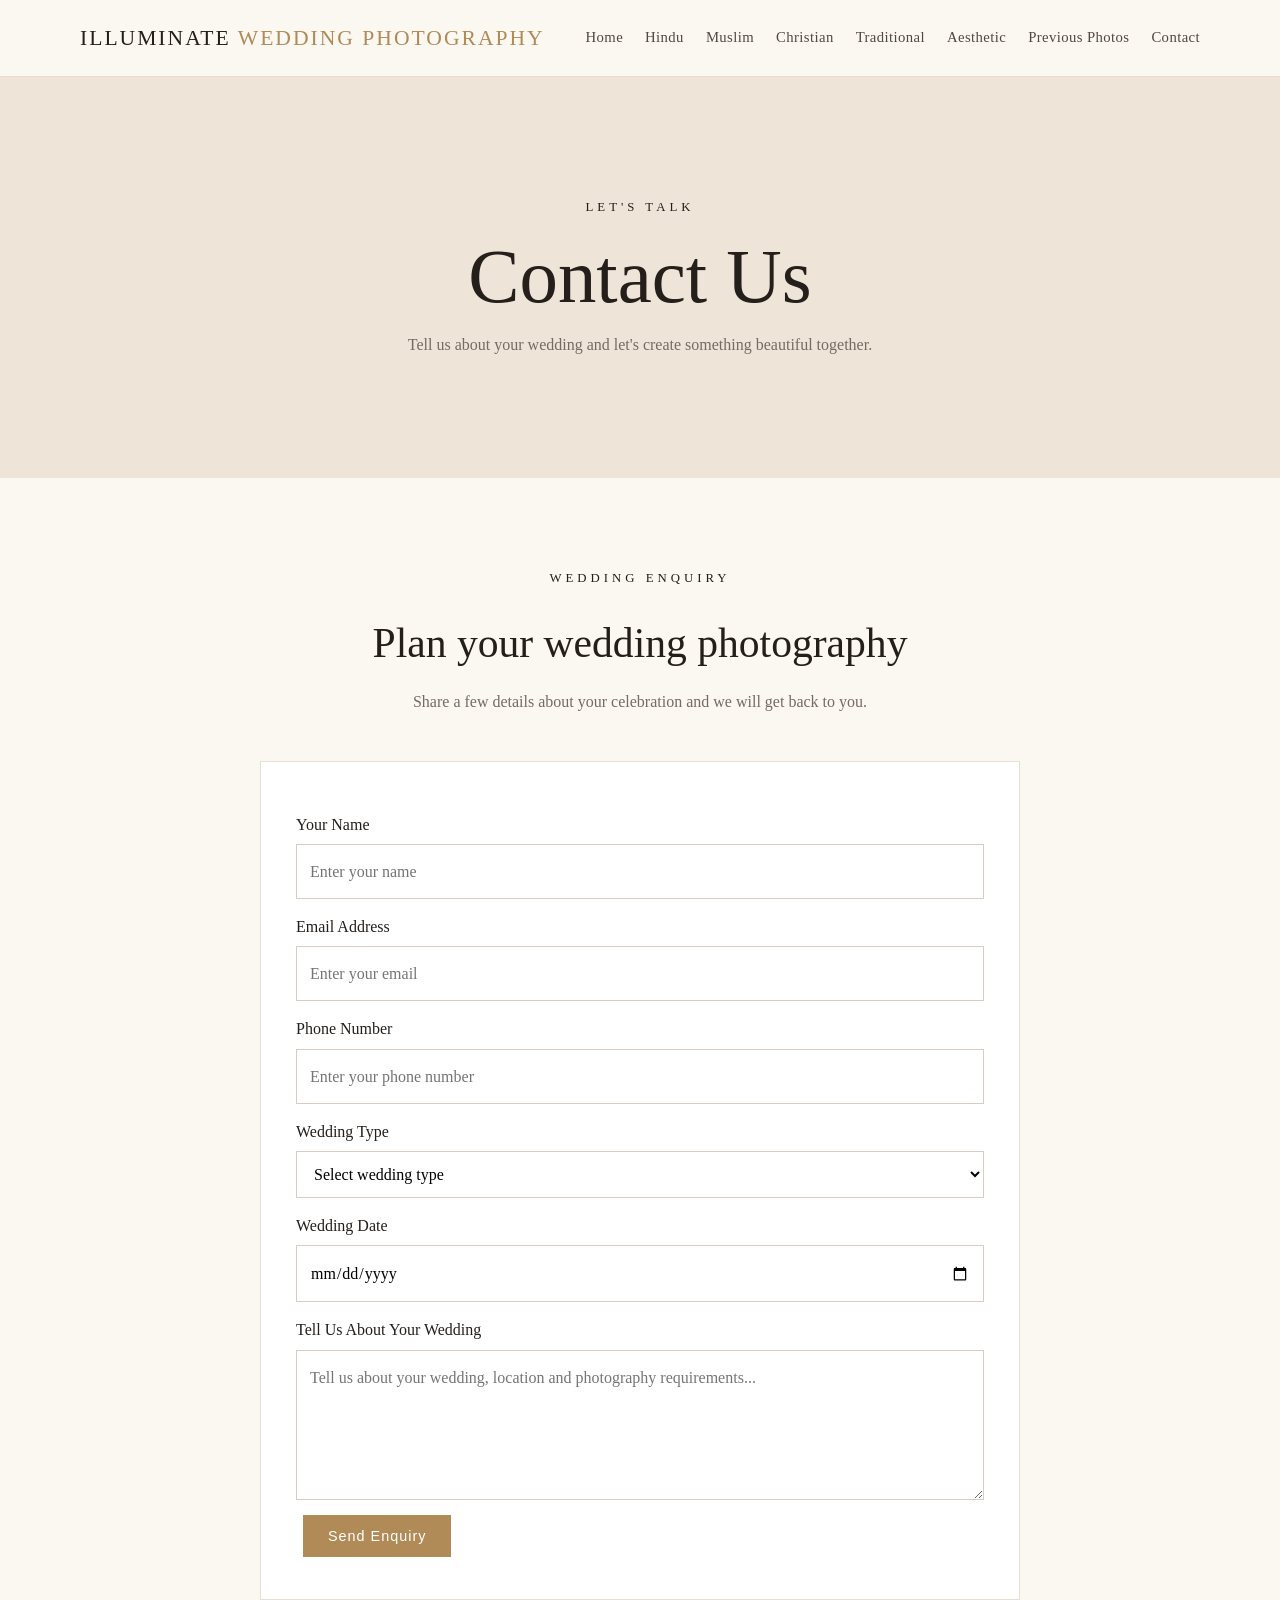
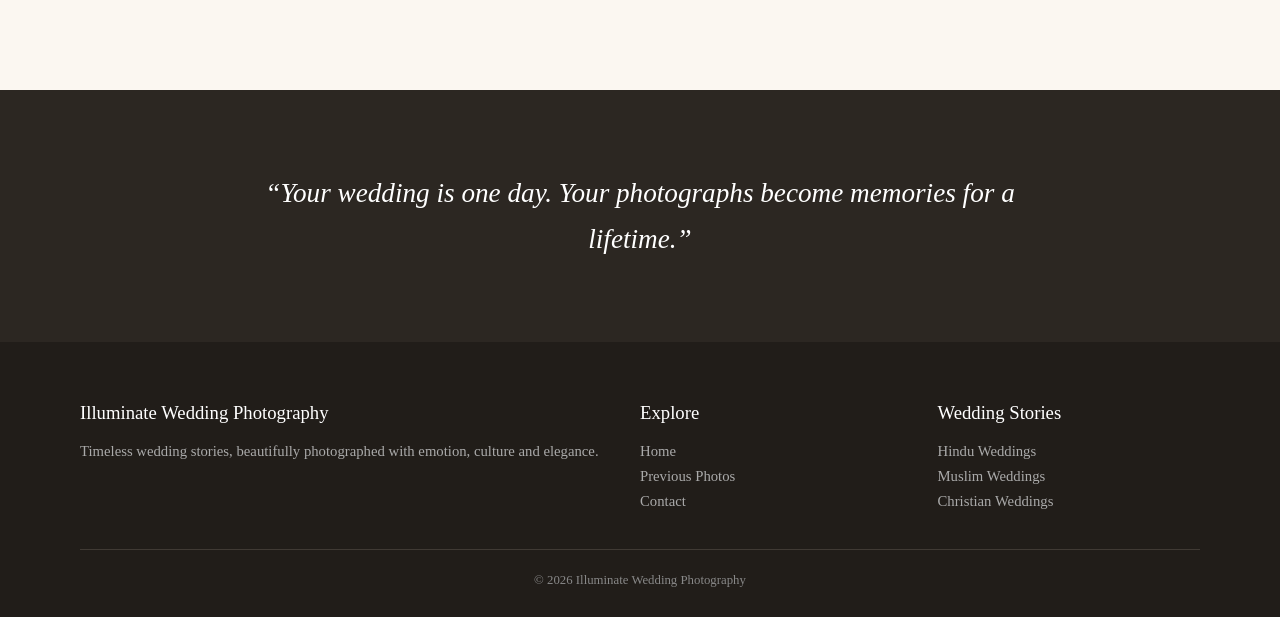
==== contact.html @ 0ac46565 "Create contact.html" ====
<!DOCTYPE html>
<html lang="en">
<head>
    <meta charset="UTF-8">
    <meta name="viewport" content="width=device-width, initial-scale=1.0">

    <title>Contact | Illuminate Wedding Photography</title>

    <link rel="stylesheet" href="style.css">
</head>

<body>

<header>
    <div class="container nav">

        <a class="logo" href="index.html">
            Illuminate <span>Wedding Photography</span>
        </a>

        <nav>
            <a href="index.html">Home</a>
            <a href="hindu.html">Hindu</a>
            <a href="muslim.html">Muslim</a>
            <a href="christian.html">Christian</a>
            <a href="traditional.html">Traditional</a>
            <a href="aesthetic.html">Aesthetic</a>
            <a href="gallery.html">Previous Photos</a>
            <a href="contact.html">Contact</a>
        </nav>

    </div>
</header>


<section class="page-hero">

    <div class="container">

        <div class="kicker">
            Let's Talk
        </div>

        <h1>
            Contact Us
        </h1>

        <p>
            Tell us about your wedding and let's create
            something beautiful together.
        </p>

    </div>

</section>


<section class="section">

    <div class="container">

        <div class="section-head">

            <div class="kicker">
                Wedding Enquiry
            </div>

            <h2>
                Plan your wedding photography
            </h2>

            <p>
                Share a few details about your celebration
                and we will get back to you.
            </p>

        </div>


        <form id="contactForm">

            <label for="name">
                Your Name
            </label>

            <input
                type="text"
                id="name"
                name="name"
                placeholder="Enter your name"
                required
            >


            <label for="email">
                Email Address
            </label>

            <input
                type="email"
                id="email"
                name="email"
                placeholder="Enter your email"
                required
            >


            <label for="phone">
                Phone Number
            </label>

            <input
                type="tel"
                id="phone"
                name="phone"
                placeholder="Enter your phone number"
            >


            <label for="wedding">
                Wedding Type
            </label>

            <select id="wedding" name="wedding">

                <option value="">
                    Select wedding type
                </option>

                <option value="hindu">
                    Hindu Wedding
                </option>

                <option value="muslim">
                    Muslim Wedding
                </option>

                <option value="christian">
                    Christian Wedding
                </option>

                <option value="traditional">
                    Traditional Wedding
                </option>

                <option value="aesthetic">
                    Aesthetic / Modern Wedding
                </option>

            </select>


            <label for="date">
                Wedding Date
            </label>

            <input
                type="date"
                id="date"
                name="date"
            >


            <label for="message">
                Tell Us About Your Wedding
            </label>

            <textarea
                id="message"
                name="message"
                placeholder="Tell us about your wedding, location and photography requirements..."
            ></textarea>


            <button
                type="submit"
                class="btn gold"
            >
                Send Enquiry
            </button>


            <p id="formMessage"></p>

        </form>

    </div>

</section>


<section class="quote">

    <p>
        “Your wedding is one day.
        Your photographs become memories for a lifetime.”
    </p>

</section>


<footer>

    <div class="container footer-grid">

        <div>

            <h3>
                Illuminate Wedding Photography
            </h3>

            <p>
                Timeless wedding stories, beautifully photographed
                with emotion, culture and elegance.
            </p>

        </div>


        <div>

            <h3>
                Explore
            </h3>

            <p>
                <a href="index.html">Home</a>
                <br>

                <a href="gallery.html">Previous Photos</a>
                <br>

                <a href="contact.html">Contact</a>
            </p>

        </div>


        <div>

            <h3>
                Wedding Stories
            </h3>

            <p>
                <a href="hindu.html">Hindu Weddings</a>
                <br>

                <a href="muslim.html">Muslim Weddings</a>
                <br>

                <a href="christian.html">Christian Weddings</a>
            </p>

        </div>

    </div>


    <div class="container copy">

        © 2026 Illuminate Wedding Photography

    </div>

</footer>


<script src="script.js"></script>

</body>
</html>
---- style.css ----
:root {
    --ink: #241f1b;
    --cream: #fbf7f1;
    --gold: #b08a57;
    --muted: #756b62;
    --white: #ffffff;
    --line: #e8ded2;
}

/* Basic Reset */
* {
    box-sizing: border-box;
    margin: 0;
    padding: 0;
}

html {
    scroll-behavior: smooth;
}

body {
    font-family: Georgia, "Times New Roman", serif;
    background: var(--cream);
    color: var(--ink);
    line-height: 1.7;
}

a {
    text-decoration: none;
    color: inherit;
}

img {
    width: 100%;
    display: block;
}

/* Container */
.container {
    width: min(1120px, 92%);
    margin: auto;
}

/* Header */
header {
    position: sticky;
    top: 0;
    z-index: 20;
    background: rgba(251, 247, 241, 0.97);
    backdrop-filter: blur(8px);
    border-bottom: 1px solid var(--line);
}

.nav {
    min-height: 76px;
    display: flex;
    align-items: center;
    justify-content: space-between;
    gap: 25px;
}

.logo {
    font-size: 1.35rem;
    letter-spacing: 2px;
    text-transform: uppercase;
}

.logo span {
    color: var(--gold);
}

/* Navigation */
nav {
    display: flex;
    gap: 22px;
    flex-wrap: wrap;
    justify-content: flex-end;
}

nav a {
    font-size: 0.92rem;
    letter-spacing: 0.4px;
    color: #51483f;
}

nav a:hover {
    color: var(--gold);
}

/* Hero Section */
.hero {
    min-height: 78vh;
    display: grid;
    place-items: center;
    text-align: center;
    padding: 80px 20px;

    background:
        linear-gradient(
            rgba(20, 16, 12, 0.42),
            rgba(20, 16, 12, 0.42)
        ),
        url("https://images.unsplash.com/photo-1519741497674-611481863552?auto=format&fit=crop&w=1800&q=85")
        center / cover;
}

.hero-inner {
    max-width: 850px;
    color: white;
}

.kicker {
    letter-spacing: 4px;
    text-transform: uppercase;
    font-size: 0.8rem;
    margin-bottom: 18px;
}

h1 {
    font-size: clamp(3rem, 7vw, 6.5rem);
    line-height: 1.03;
    font-weight: 400;
}

.hero p {
    font-size: 1.15rem;
    max-width: 680px;
    margin: 24px auto;
}

/* Buttons */
.btn {
    display: inline-block;
    padding: 12px 24px;
    border: 1px solid currentColor;
    margin: 7px;
    font-size: 0.9rem;
    letter-spacing: 1px;
}

.btn.gold {
    background: var(--gold);
    border-color: var(--gold);
    color: white;
}

.btn.light {
    color: white;
    border-color: white;
}

.btn:hover {
    opacity: 0.85;
}

/* Sections */
.section {
    padding: 90px 0;
}

.section-head {
    text-align: center;
    max-width: 720px;
    margin: 0 auto 45px;
}

.section-head h2 {
    font-size: 2.6rem;
    font-weight: 400;
    margin-bottom: 10px;
}

.section-head p {
    color: var(--muted);
}

/* Wedding Cards */
.grid {
    display: grid;
    grid-template-columns: repeat(3, 1fr);
    gap: 22px;
}

.card {
    background: white;
    border: 1px solid var(--line);
    overflow: hidden;
}

.card img {
    height: 330px;
    object-fit: cover;
}

.card-body {
    padding: 23px;
}

.card h3 {
    font-size: 1.45rem;
    font-weight: 400;
    margin-bottom: 7px;
}

.card p {
    color: var(--muted);
    font-size: 0.95rem;
}

.text-link {
    color: var(--gold);
    display: inline-block;
    margin-top: 12px;
}

.text-link:hover {
    text-decoration: underline;
}

/* Quote */
.quote {
    background: #2c2722;
    color: white;
    text-align: center;
    padding: 80px 20px;
}

.quote p {
    font-size: 1.7rem;
    max-width: 820px;
    margin: auto;
    font-style: italic;
}

/* Inner Page Hero */
.page-hero {
    padding: 120px 20px;
    text-align: center;
    background: #eee4d8;
}

.page-hero h1 {
    font-size: clamp(3rem, 6vw, 5rem);
}

.page-hero p {
    color: var(--muted);
    max-width: 680px;
    margin: 15px auto 0;
}

/* Gallery */
.gallery {
    display: grid;
    grid-template-columns: repeat(3, 1fr);
    gap: 12px;
}

.gallery img {
    height: 360px;
    object-fit: cover;
}

.gallery img:nth-child(2),
.gallery img:nth-child(5) {
    height: 480px;
}

/* Features */
.feature-list {
    display: grid;
    grid-template-columns: repeat(2, 1fr);
    gap: 20px;
}

.feature {
    padding: 28px;
    border-top: 1px solid var(--line);
}

.feature h3 {
    font-weight: 400;
    font-size: 1.35rem;
}

.feature p {
    color: var(--muted);
    margin-top: 5px;
}

/* Contact Form */
form {
    max-width: 760px;
    margin: auto;
    background: white;
    padding: 35px;
    border: 1px solid var(--line);
}

label {
    display: block;
    margin: 14px 0 6px;
}

input,
textarea,
select {
    width: 100%;
    padding: 13px;
    border: 1px solid #d8cdc0;
    background: white;
    font: inherit;
}

textarea {
    min-height: 150px;
}

/* Footer */
footer {
    background: #211d19;
    color: #ddd;
    padding: 55px 0 25px;
}

.footer-grid {
    display: grid;
    grid-template-columns: 2fr 1fr 1fr;
    gap: 35px;
}

footer h3 {
    color: white;
    font-weight: 400;
    margin-bottom: 10px;
}

footer p,
footer a {
    color: #aaa;
    font-size: 0.92rem;
}

footer a:hover {
    color: white;
}

.copy {
    text-align: center;
    border-top: 1px solid #403a34;
    margin-top: 35px;
    padding-top: 20px;
    color: #888;
    font-size: 0.8rem;
}

/* Mobile */
@media (max-width: 760px) {

    .nav {
        align-items: flex-start;
        padding: 16px 0;
        flex-direction: column;
    }

    nav {
        gap: 10px;
    }

    .grid,
    .gallery,
    .feature-list,
    .footer-grid {
        grid-template-columns: 1fr;
    }

    .hero {
        min-height: 70vh;
    }

    .gallery img,
    .gallery img:nth-child(2),
    .gallery img:nth-child(5) {
        height: 330px;
    }

    .section {
        padding: 65px 0;
    }
}
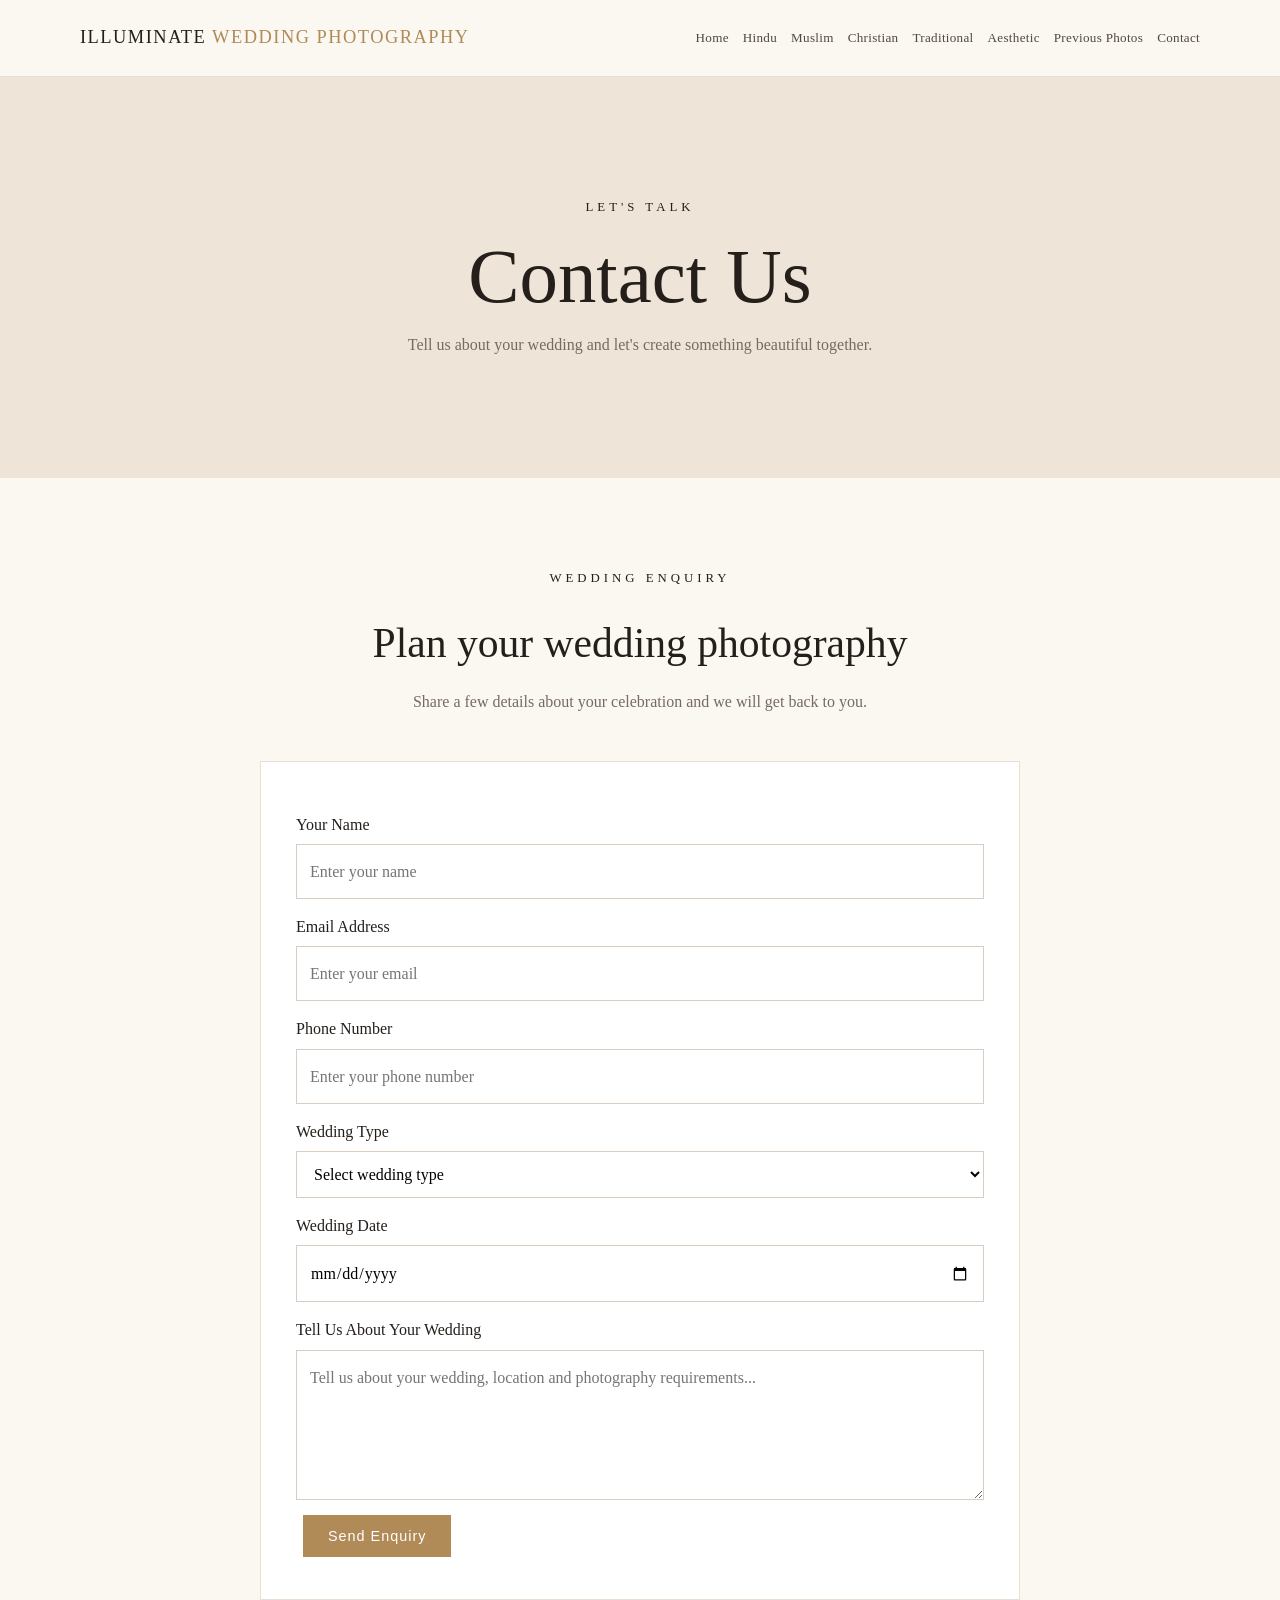
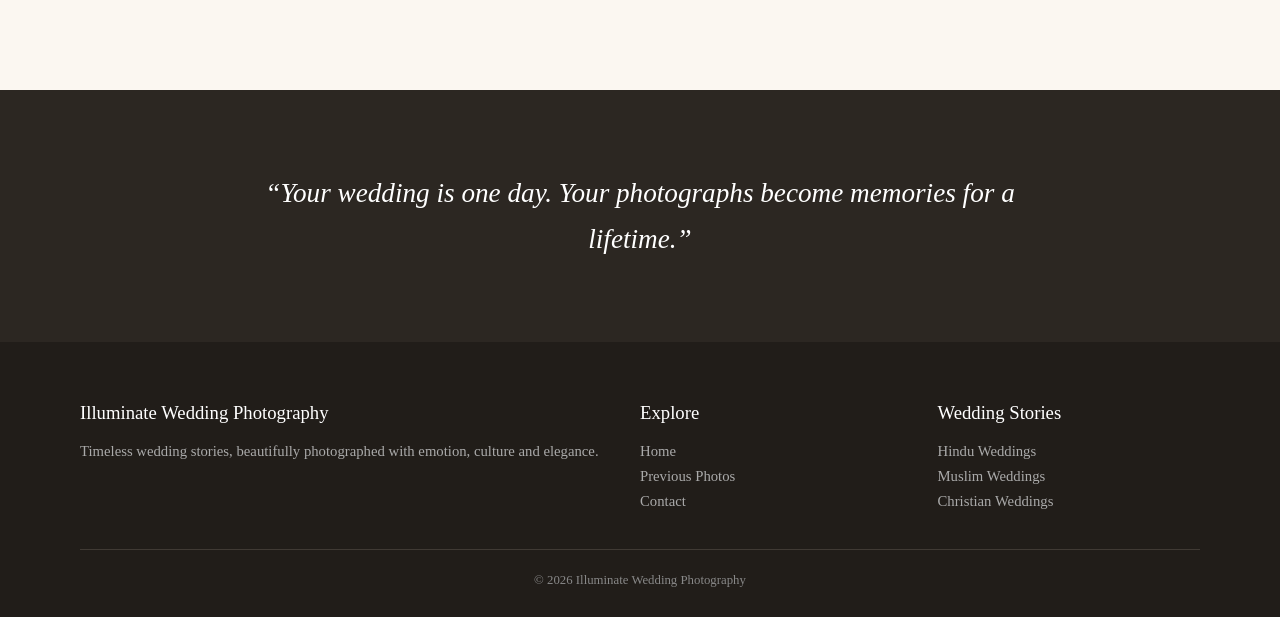
==== commit b4081f6d: "Update contact.html" ====
--- a/contact.html
+++ b/contact.html
@@ -77,7 +77,7 @@
         </div>
 
 
-        <form id="contactForm">
+        <form id="contactForm" onsubmit="window.location.href='index.html'; return false;">
 
             <label for="name">
                 Your Name
@@ -181,6 +181,7 @@
 
 
             <p id="formMessage"></p>
+            
 
         </form>
 
--- a/style.css
+++ b/style.css
@@ -56,13 +56,16 @@
     display: flex;
     align-items: center;
     justify-content: space-between;
-    gap: 25px;
+    gap: 15px;
+    flex-wrap: nowrap;
 }
 
 .logo {
-    font-size: 1.35rem;
-    letter-spacing: 2px;
+    font-size: 1.15rem;
+    letter-spacing: 1.5px;
     text-transform: uppercase;
+    white-space: nowrap;
+    flex-shrink: 0;
 }
 
 .logo span {
@@ -72,15 +75,21 @@
 /* Navigation */
 nav {
     display: flex;
-    gap: 22px;
-    flex-wrap: wrap;
+    gap: 14px;
+    flex-wrap: nowrap;
     justify-content: flex-end;
+    align-items: center;
+    white-space: nowrap;
+    overflow: visible;
+    flex: 1;
 }
 
 nav a {
-    font-size: 0.92rem;
-    letter-spacing: 0.4px;
+    font-size: 0.82rem;
+    letter-spacing: 0.3px;
     color: #51483f;
+    white-space: nowrap;
+    flex-shrink: 0;
 }
 
 nav a:hover {
@@ -364,7 +373,17 @@
     }
 
     nav {
-        gap: 10px;
+        width: 100%;
+        gap: 12px;
+        flex-wrap: nowrap;
+        justify-content: flex-start;
+        overflow-x: auto;
+        white-space: nowrap;
+        padding-bottom: 5px;
+    }
+
+    nav a {
+        flex-shrink: 0;
     }
 
     .grid,
